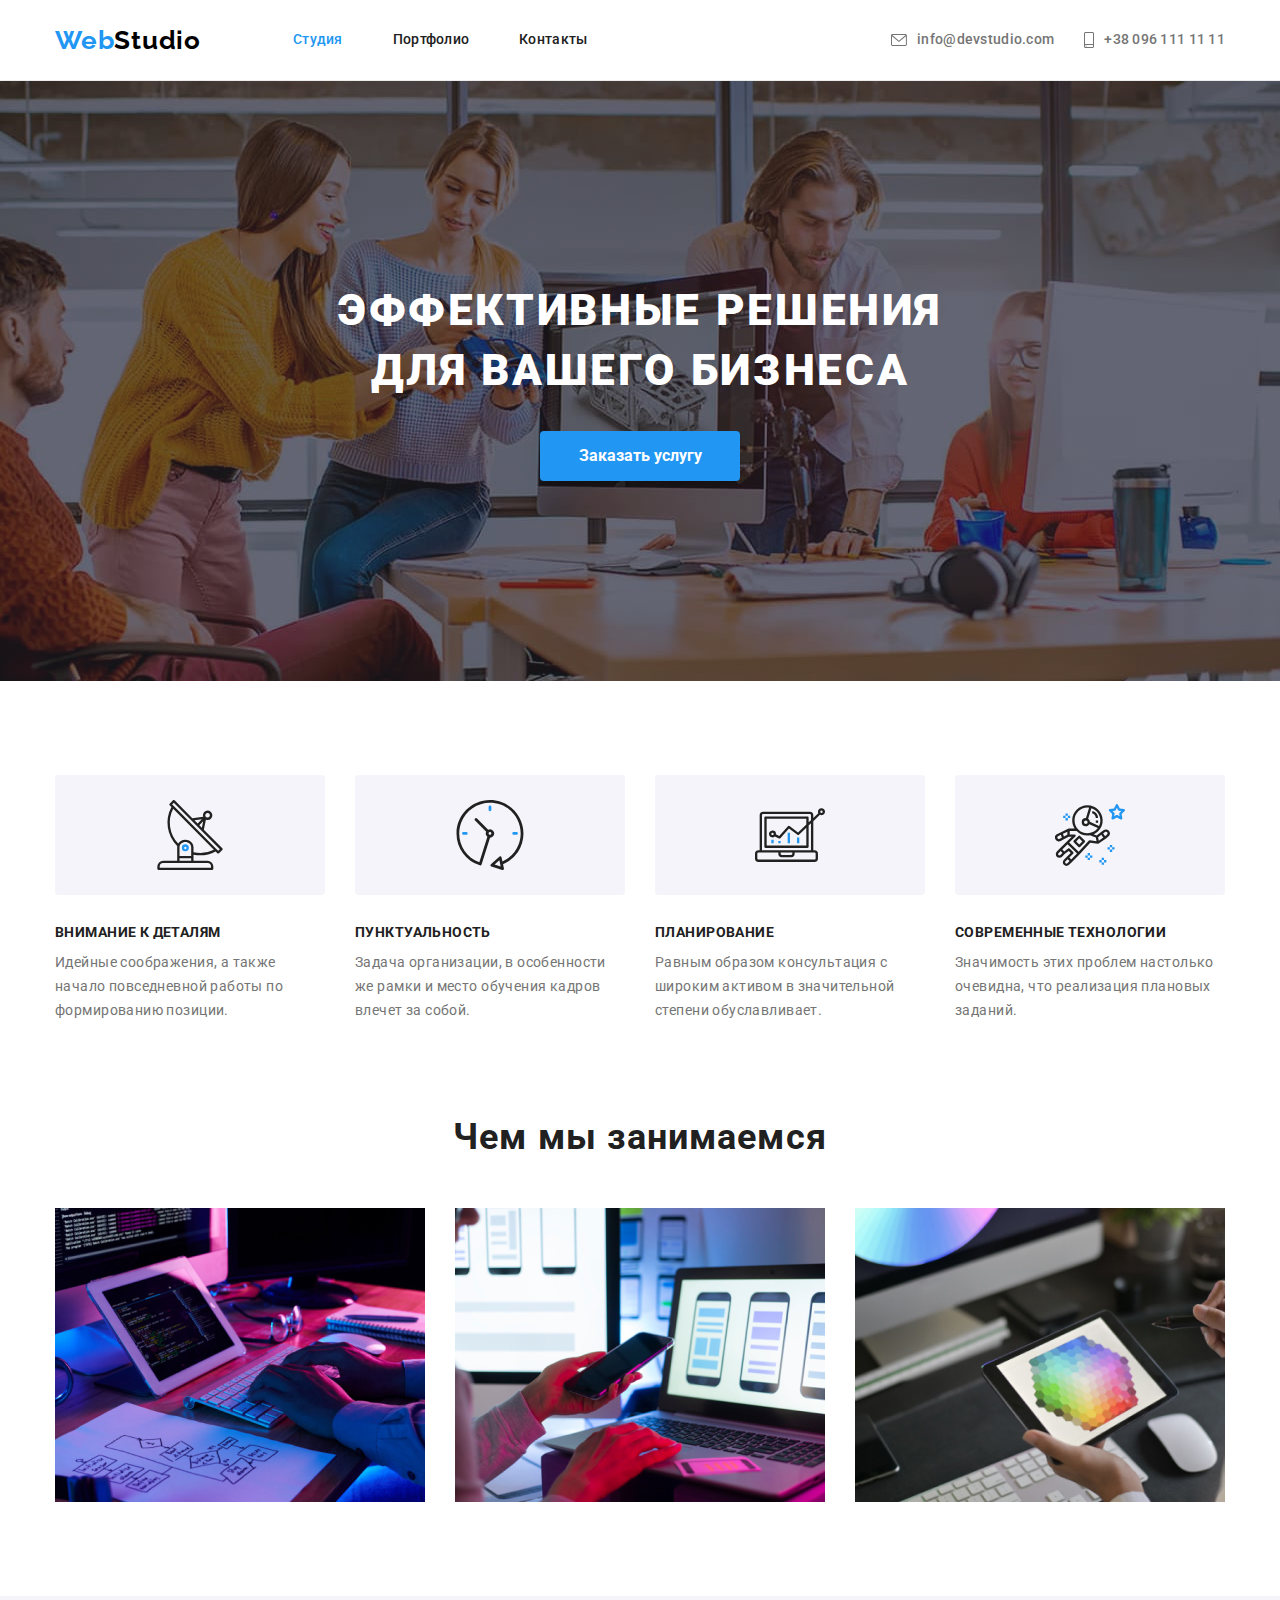
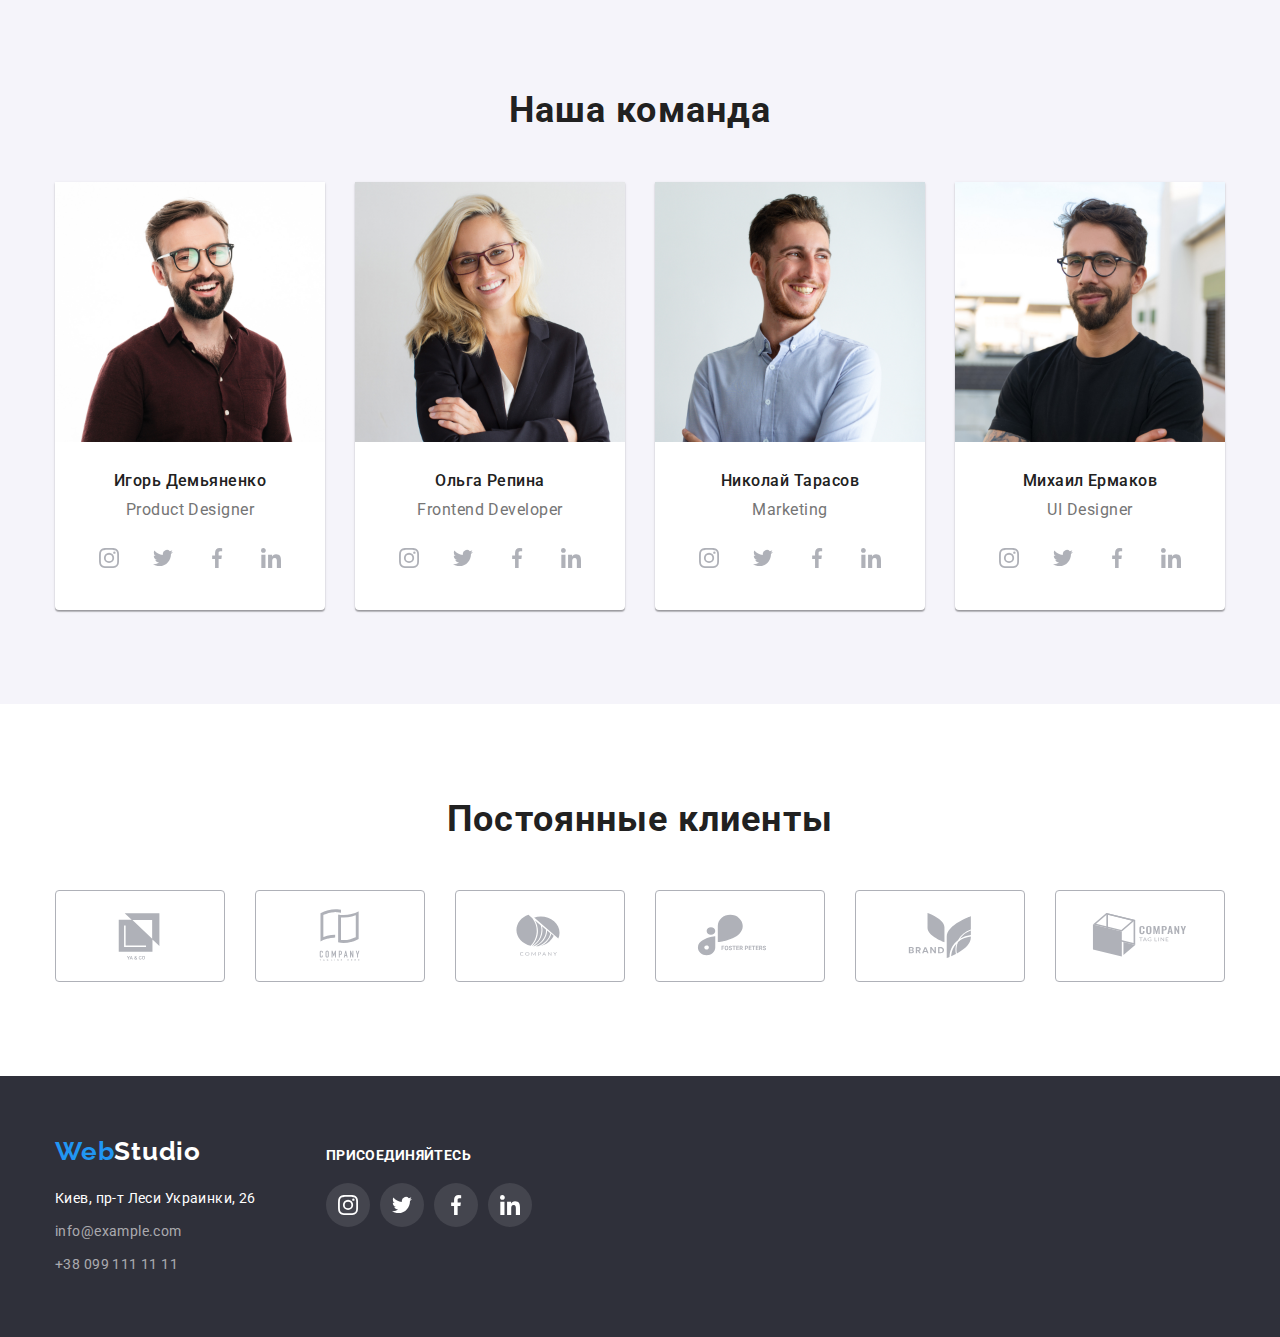
==== index.html @ af6202e0 "hw-005" ====
<!DOCTYPE html>
<html lang="ru">
  <head>
    <meta charset="UTF-8" />
    <meta http-equiv="X-UA-Compatible" content="IE=edge" />
    <meta name="viewport" content="width=device-width, initial-scale=1.0" />
    <title>HW 04</title>
    <link rel="preconnect" href="https://fonts.googleapis.com" />
    <link rel="preconnect" href="https://fonts.gstatic.com/" crossorigin />
    <link rel="preconnect" href="https://fonts.googleapis.com" />
    <link rel="preconnect" href="https://fonts.gstatic.com" crossorigin />
    <link
      href="https://fonts.googleapis.com/css2?family=Raleway:wght@400;700&family=Roboto:wght@400;500;700;900&display=swap"
      rel="stylesheet"
    />
    <link
      rel="stylesheet"
      href="https://cdnjs.cloudflare.com/ajax/libs/modern-normalize/1.1.0/modern-normalize.min.css"
    />
    <link rel="stylesheet" href="./css/styles.css " />
  </head>
  <body class="page">
    <!-- Header section -->

    <header class="header">
      <div class="container main-nav">
        <nav class="header-nav">
          <a class="logo-link" href="" lang="en">Web<span class="accent">Studio</span></a>
          <ul class="header-list">
            <li class="header-item">
              <a class="header-link current" href="./">Студия</a>
            </li>
            <li class="header-item">
              <a class="header-link" href="./portfolio.html">Портфолио</a>
            </li>
            <li class="header-item">
              <a class="header-link" href="./">Контакты</a>
            </li>
          </ul>
        </nav>
        <ul class="kontakt">
          <li class="">
            <a class="header-mail" href="mailto:info@devstudio.com"
              ><svg class="envelope" aria-label="icon">
                <use href="./images/sprite.svg#envelope"></use></svg
              >info@devstudio.com
            </a>
          </li>
          <li class="item">
            <a class="header-phone" href="tel:+380961111111"
              ><svg class="smartphone" aria-label="icon">
                <use href="./images/sprite.svg#smartphone"></use></svg
              >+38 096 111 11 11
            </a>
          </li>
        </ul>
      </div>
    </header>

    <!-- Main section -->
    <main>
      <!-- Hero section -->

      <section class="hero">
        <div class="container">
          <h1 class="hero-title">Эффективные решения для вашего бизнеса</h1>
          <button class="hero-btn" type="button">Заказать услугу</button>
        </div>
      </section>

      <section class="about">
        <div class="container">
          <ul class="page-about">
            <li class="feature icon-antenna">
              <h2 class="about-title">Внимание к деталям</h2>
              <p class="about-item">
                Идейные соображения, а также начало повседневной работы по формированию позиции.
              </p>
            </li>
            <li class="feature icon-clock">
              <h2 class="about-title">Пунктуальность</h2>
              <p class="about-item">
                Задача организации, в особенности же рамки и место обучения кадров влечет за собой.
              </p>
            </li>
            <li class="feature icon-diagram">
              <h2 class="about-title">Планирование</h2>
              <p class="about-item">
                Равным образом консультация с широким активом в значительной степени обуславливает.
              </p>
            </li>
            <li class="feature icon-astronaut">
              <h2 class="about-title">Современные технологии</h2>
              <p class="about-item">
                Значимость этих проблем настолько очевидна, что реализация плановых заданий.
              </p>
            </li>
          </ul>
        </div>
      </section>
      <!-- About secyion -->
      <section class="about-team">
        <div class="container">
          <h2 class="about-titlee">Чем мы занимаемся</h2>
          <ul class="about-list header-nav">
            <li class="about-item">
              <img
                class="about-img"
                src="./images/About/img.jpeg"
                alt="набор текста на клавиатуре"
                width="370"
                height="294"
              />
            </li>
            <li class="about-item">
              <img
                class="about-img"
                src="./images/About/img1.jpeg"
                alt="выбор темы на смартфоне"
                width="370"
                height="294"
              />
            </li>
            <li class="about-item">
              <img
                class="about-img"
                src="./images/About/img2.jpeg"
                alt="планшет с картинкой"
                width="370"
                height="294"
              />
            </li>
          </ul>
        </div>
      </section>
      <!-- Team section -->
      <section class="team">
        <div class="container">
          <h3 class="it-team">Наша команда</h3>
          <ul class="team-list">
            <li class="team-item">
              <img class="team-img" src="./images/team/img1.jpeg" alt="сотрудник-1" width="270" />
              <h3 class="it">Игорь Демьяненко</h3>
              <p class="it-profession" lang="en">Product Designer</p>
              <ul class="icon-social">
                <li class="social-list">
                  <a class="social-list-link">
                    <svg class="icon-svg" lang="en" aria-label="logo company">
                      <use href="./images/sprite.svg#instagram-1"></use>
                    </svg>
                  </a>
                  <a class="social-list-link">
                    <svg class="icon-svg" lang="en" aria-label="logo company">
                      <use href="./images/sprite.svg#twitter-1"></use>
                    </svg>
                  </a>
                  <a class="social-list-link">
                    <svg class="icon-svg" lang="en" aria-label="logo company">
                      <use href="./images/sprite.svg#facebook-1"></use>
                    </svg>
                  </a>
                  <a class="social-list-link">
                    <svg class="icon-svg" lang="en" aria-label="logo company">
                      <use href="./images/sprite.svg#linkedin-1"></use>
                    </svg>
                  </a>
                </li>
              </ul>
            </li>

            <li class="team-item">
              <img class="team-img" src="./images/team/img2.jpeg" alt="сотрудник-2" width="270" />
              <h3 class="it">Ольга Репина</h3>
              <p class="it-profession" lang="en">Frontend Developer</p>
              <ul class="icon-social">
                <li class="social-list">
                  <a class="social-list-link">
                    <svg class="icon-svg" lang="en" aria-label="logo company">
                      <use href="./images/sprite.svg#instagram-1"></use>
                    </svg>
                  </a>
                  <a class="social-list-link">
                    <svg class="icon-svg" lang="en" aria-label="logo company">
                      <use href="./images/sprite.svg#twitter-1"></use>
                    </svg>
                  </a>
                  <a class="social-list-link">
                    <svg class="icon-svg" lang="en" aria-label="logo company">
                      <use href="./images/sprite.svg#facebook-1"></use>
                    </svg>
                  </a>
                  <a class="social-list-link">
                    <svg class="icon-svg" lang="en" aria-label="logo company">
                      <use href="./images/sprite.svg#linkedin-1"></use>
                    </svg>
                  </a>
                </li>
              </ul>
            </li>

            <li class="team-item">
              <img class="team-img" src="./images/team/img3.jpeg" alt="сотрудник-3" width="270" />
              <h3 class="it">Николай Тарасов</h3>
              <p class="it-profession" lang="en">Marketing</p>
              <ul class="icon-social">
                <li class="social-list">
                  <a class="social-list-link">
                    <svg class="icon-svg" lang="en" aria-label="logo company">
                      <use href="./images/sprite.svg#instagram-1"></use>
                    </svg>
                  </a>
                  <a class="social-list-link">
                    <svg class="icon-svg" lang="en" aria-label="logo company">
                      <use href="./images/sprite.svg#twitter-1"></use>
                    </svg>
                  </a>
                  <a class="social-list-link">
                    <svg class="icon-svg" lang="en" aria-label="logo company">
                      <use href="./images/sprite.svg#facebook-1"></use>
                    </svg>
                  </a>
                  <a class="social-list-link">
                    <svg class="icon-svg" lang="en" aria-label="logo company">
                      <use href="./images/sprite.svg#linkedin-1"></use>
                    </svg>
                  </a>
                </li>
              </ul>
            </li>

            <li class="team-item">
              <img class="team-img" src="./images/team/img4.jpeg" alt="сотрудник-4" width="270" />
              <h3 class="it">Михаил Ермаков</h3>
              <p class="it-profession" lang="en">UI Designer</p>
              <ul class="icon-social">
                <li class="social-list">
                  <a class="social-list-link">
                    <svg class="icon-svg" lang="en" aria-label="logo company">
                      <use href="./images/sprite.svg#instagram-1"></use>
                    </svg>
                  </a>
                  <a class="social-list-link">
                    <svg class="icon-svg" lang="en" aria-label="logo company">
                      <use href="./images/sprite.svg#twitter-1"></use>
                    </svg>
                  </a>
                  <a class="social-list-link">
                    <svg class="icon-svg" lang="en" aria-label="logo company">
                      <use href="./images/sprite.svg#facebook-1"></use>
                    </svg>
                  </a>
                  <a class="social-list-link">
                    <svg class="icon-svg" lang="en" aria-label="logo company">
                      <use href="./images/sprite.svg#linkedin-1"></use>
                    </svg>
                  </a>
                </li>
              </ul>
            </li>
          </ul>
        </div>
      </section>
      <section class="regular-clients">
        <div class="container">
          <h3 class="client">Постоянные клиенты</h3>
          <ul class="client-list list">
            <li class="client-link-item">
              <a class="farbe">
                <svg lang="en" aria-label="logo company" class="logo-client">
                  <use href="./images/sprite.svg#Logo"></use>
                </svg>
              </a>
            </li>
            <li class="client-link-item">
              <a class="farbe">
                <svg class="logo-client" lang="en" aria-label="logo company">
                  <use href="./images/sprite.svg#Logo-1"></use>
                </svg>
              </a>
            </li>
            <li class="client-link-item">
              <a class="farbe">
                <svg class="logo-client" lang="en" aria-label="logo company">
                  <use href="./images/sprite.svg#Logo-2"></use>
                </svg>
              </a>
            </li>
            <li class="client-link-item">
              <a class="farbe">
                <svg class="logo-client" lang="en" aria-label="logo company">
                  <use href="./images/sprite.svg#Logo-3"></use>
                </svg>
              </a>
            </li>
            <li class="client-link-item">
              <a class="farbe">
                <svg class="logo-client" lang="en" aria-label="logo company">
                  <use href="./images/sprite.svg#Logo-4"></use>
                </svg>
              </a>
            </li>
            <li class="client-link-item">
              <a class="farbe">
                <svg class="logo-client" lang="en" aria-label="logo company">
                  <use href="./images/sprite.svg#Logo-5"></use>
                </svg>
              </a>
            </li>
          </ul>
        </div>
      </section>
    </main>
    <!-- Footer section -->
    <footer class="footer">
      <div class="container footer-positions">
        <div>
          <a class="logo-link-footer" href="" lang="en"
            >Web<span class="logo-accent">Studio</span></a
          >
          <address class="address">
            <p class="add">Киев, пр-т Леси Украинки, 26</p>
            <ul>
              <li class="mail">
                <a class="address-mail" href="mailto:info@example.com">info@example.com</a>
              </li>
              <li><a class="address-phone" href="tel:+380991111111">+38 099 111 11 11</a></li>
            </ul>
          </address>
        </div>
        <div class="footer-sociallist">
          <p class="soc-client">ПРИСОЕДИНЯЙТЕСЬ</p>
          <ul class="footer-icon-social">
            <li class="footer-social-list">
              <a class="footer-social-list-link">
                <svg class="footer-icon-svg" lang="en" aria-label="logo company">
                  <use href="./images/sprite.svg#instagram-1"></use>
                </svg>
              </a>
              <a class="footer-social-list-link">
                <svg class="footer-icon-svg" lang="en" aria-label="logo company">
                  <use href="./images/sprite.svg#twitter-1"></use>
                </svg>
              </a>
              <a class="footer-social-list-link">
                <svg class="footer-icon-svg" lang="en" aria-label="logo company">
                  <use href="./images/sprite.svg#facebook-1"></use>
                </svg>
              </a>
              <a class="footer-social-list-link">
                <svg class="footer-icon-svg" lang="en" aria-label="logo company">
                  <use href="./images/sprite.svg#linkedin-1"></use>
                </svg>
              </a>
            </li>
          </ul>
        </div>
      </div>
    </footer>
  </body>
</html>
---- css/styles.css ----
html {
  box-sizing: border-box;
}

*,
*::before,
*::after {
  box-sizing: inherit;
}
/* resset */
h1,
h2,
h3,
h4,
p {
  margin-top: 0;
  margin-bottom: 0;
}

ul,
ol {
  margin-top: 0;
  margin-bottom: 0;
  padding-left: 0;
}

button {
  cursor: pointer;
}

.list {
  list-style: none;
}

.link {
  text-decoration: none;
}

/* resset */
ul {
  padding: 0;
  margin: 0;
  list-style: none;
}

:root {
  --background-dark-grey: #2f303a;
  --grey-color: #757575;
  --blue-logo-color: #2196f3;
  --dark-logo-color: #000000;
  --white-color: #ffffff;
  --current-color-dark: #212121;
  --light-gray-backg: #f5f4fa;
  --footer-primary-color: rgba(255, 255, 255, 0.6);
}

body {
  background-color: #ffffff;
  font-family: 'Raleway', sans-serif;
  font-family: 'Roboto', sans-serif;
}

/* =========== Header =============*/

.logo-link {
  width: 145px;
  font-family: 'Raleway';
  font-style: normal;
  font-weight: 700;
  font-size: 26px;
  line-height: 1.19;
  /* identical to box height */

  letter-spacing: 0.03em;
  text-decoration: none;
  margin-right: 93px;

  color: var(--blue-logo-color);
}
.accent {
  font-family: 'Raleway';
  font-style: normal;
  font-weight: 700;
  font-size: 26px;
  line-height: 1.19;
  /* identical to box height */

  letter-spacing: 0.03em;
  color: var(--dark-logo-color);
}
.header-link,
.header-mail,
.header-phone,
.address-mail,
.address-phone {
  text-decoration: none;
  color: var(--current-color-dark);
}
/* header-nav */

.header-link {
  font-family: 'Roboto';
  font-style: normal;
  font-weight: 500;
  font-size: 14px;
  line-height: 1.14;
  letter-spacing: 0.02em;

  color: var(--current-color-dark);
}
.header-link:hover,
:focus {
  color: var(--blue-logo-color);
}
.header-item .current {
  color: var(--blue-logo-color);
}
.envelope {
  margin-right: 10px;
  width: 16px;
  height: 12px;
  fill: currentColor;
}
.smartphone {
  margin-right: 10px;
  width: 10px;
  height: 16px;
  fill: currentColor;
}

.header-mail:hover,
.header-mail:focus,
.header-phone:hover,
.header-phone:focus {
  color: var(--blue-logo-color);
}

.header-mail {
  display: flex;
  align-items: center;
  font-family: 'Roboto';
  font-style: normal;
  font-weight: 500;
  font-size: 14px;
  line-height: 1.14;
  letter-spacing: 0.02em;
  margin-right: 30px;
  color: var(--grey-color);
}

.header-phone {
  display: flex;
  align-items: center;
  font-family: 'Roboto';
  font-style: normal;
  font-weight: 500;
  font-size: 14px;
  line-height: 1.14;
  letter-spacing: 0.02em;

  color: var(--grey-color);
}

.header-list .header-item:not(:last-child) {
  margin-right: 50px;
}

.kontakt {
  display: flex;
  margin-left: auto;
}
.kontakt .item + .item {
  margin-left: 50px;
}

.main-nav {
  display: flex;
  align-items: center;
}

.pege-header-container {
  display: flex;
  align-items: center;
}

.header-nav {
  display: flex;
  align-items: center;
}

.header-list .header-link {
  display: block;
  padding-top: 32px;
  padding-bottom: 32px;
}

.header-list {
  display: flex;
}

.container {
  width: 1200px;
  padding-left: 15px;
  padding-right: 15px;
  margin-left: auto;
  margin-right: auto;
}

/* =========== Header =============*/

/* ====== Section Hero ========== */

.hero {
  background-color: #c4c4c4;
  background-repeat: no-repeat;
  background-position: center;
  background-size: cover;
  background-image: linear-gradient(to right, rgba(47, 48, 58, 0.4), rgba(47, 48, 58, 0.4)),
    url(../images/header.jpeg);
}
.hero-title {
  margin-top: 0;
  margin-bottom: 0;
  font-family: 'Roboto';
  font-style: normal;
  font-weight: 900;
  font-size: 44px;
  line-height: 1.36;
  /* or 136% */

  letter-spacing: 0.06em;
  text-transform: uppercase;

  color: var(--white-color);
}

/* button */
.hero-btn {
  color: var(--white-color);
  background: var(--blue-logo-color);
  box-shadow: 0px 4px 4px rgba(0, 0, 0, 0.15);
}

.hero-btn {
  border: none;
  border-radius: 4px;
  padding: 10px 32px;
  display: inline-block;
  min-width: 200px;
  min-height: 50px;
  text-align: center;
  font-family: 'Roboto';
  font-style: normal;
  font-weight: 700;
  font-size: 16px;
  line-height: 30px;
}
.hero-btn:hover,
.hero-btn:focus {
  background: #138cef;
}

.hero {
  max-width: 1600px;
  height: 600px;
  margin-left: auto;
  margin-right: auto;
  padding-top: 200px;
  padding-bottom: 200px;
  text-align: center;
}

.hero-title {
  text-align: center;
  width: 696px;
  margin-left: auto;
  margin-right: auto;
  margin-bottom: 30px;
}

/* ====== Section Hero ========== */

/* ======== Section about ======== */
.about,
.about-team,
.team,
.regular-clients {
  padding-top: 94px;
  padding-bottom: 94px;
}
.about-team {
  padding-top: 0;
}
.about-title {
  padding: 0;
  margin: 0;
  font-family: 'Roboto';
  font-style: normal;
  font-weight: 700;
  font-size: 14px;
  line-height: 1.14;
  letter-spacing: 0.03em;
  text-transform: uppercase;

  color: var(--current-color-dark);
}
.about-item {
  padding: 0;
  margin: 0;
  font-family: 'Roboto';
  font-style: normal;
  font-weight: 400;
  font-size: 14px;
  line-height: 1.71;
  /* or 171% */

  letter-spacing: 0.03em;

  color: var(--grey-color);
}

.about-titlee {
  margin-bottom: 50px;
  font-family: 'Roboto';
  font-style: normal;
  font-weight: 700;
  font-size: 36px;
  line-height: 1.16;
  text-align: center;
  letter-spacing: 0.03em;

  color: var(--current-color-dark);
}
.page-about {
  display: flex;
  column-gap: 30px;
}

.about-title {
  width: 270px;
  margin-bottom: 10px;
  box-sizing: border-box;
}

.about-img {
  width: 370px;
}

.about-list {
  display: flex;
  align-items: center;
  column-gap: 30px;
}
.team-list {
  display: flex;
  gap: 30px;
}
.feature::before {
  display: block;
  content: '';
  height: 120px;
  background-repeat: no-repeat;
  background-position: center;
  background-color: #f5f4fa;
  margin-bottom: 30px;
  border-radius: 4px;
  background-size: 70px;
}
.icon-antenna::before {
  background-image: url(../images/svg/antenna\ 1.svg);
}
.icon-clock::before {
  background-image: url(../images/svg/clock\ 1\ .svg);
}
.icon-diagram::before {
  background-image: url(../images/svg/diagram\ 1.svg);
}
.icon-astronaut::before {
  background-image: url(../images/svg/astronaut\ 1\ .svg);
}
/* ======== Section about ======== */

/* ======== Section team ========= */

img {
  display: block;
  max-width: 100%;
  height: auto;
}
.team-item {
  background-color: #ffffff;
  box-shadow: 0px 1px 3px rgba(0, 0, 0, 0.12), 0px 1px 1px rgba(0, 0, 0, 0.14),
    0px 2px 1px rgba(0, 0, 0, 0.2);
  border-radius: 0px 0px 4px 4px;
}

.team {
  background: #f5f4fa;
}
.it-team {
  margin-bottom: 50px;
  font-family: 'Roboto';
  font-style: normal;
  font-weight: 700;
  font-size: 36px;
  line-height: 1.16;
  text-align: center;
  letter-spacing: 0.03em;

  color: var(--current-color-dark);
}

.it {
  width: auto;
  margin-top: 30px;
  margin-bottom: 10px;
  text-align: center;
  font-family: 'Roboto';
  font-style: normal;
  font-weight: 500;
  font-size: 16px;
  line-height: 1.18;
  /* identical to box height */

  letter-spacing: 0.03em;

  color: var(--current-color-dark);
}

.client {
  margin-bottom: 50px;
  font-family: 'Roboto';
  font-style: normal;
  font-weight: 700;
  font-size: 36px;
  line-height: 42px;
  text-align: center;
  letter-spacing: 0.03em;
  color: var(--current-color-dark);
}

.regular-clients {
  background-color: var(--white-color);
}

.client-list {
  display: flex;
  gap: 30px;
}

.logo-client {
  width: 106px;
  height: 60px;
  fill: #afb1b8;
}
.farbe:hover .logo-client,
.farbe:focus .logo-client {
  fill: var(--blue-logo-color);
}
.client-link-item:hover,
.client-link-item:focus {
  border-color: var(--blue-logo-color);
}
.farbe {
  display: flex;
  width: 100%;
  height: 100%;
  justify-content: center;
  align-items: center;
}

.client-link-item {
  display: flex;
  width: 170px;
  height: 92px;
  align-items: center;
  justify-content: center;
  border: 1px solid #afb1b8;
  border-radius: 4px;
  cursor: pointer;
}

/* ---------- S V G ---------------*/
.icon-social {
  display: flex;
  justify-content: center;
  align-items: center;
  margin-bottom: 30px;
}
.icon-svg {
  width: 20px;
  height: 20px;
  fill: #afb1b8;
}
.social-list-link:hover .icon-svg,
.social-list-link:focus .icon-svg {
  fill: var(--white-color);
}
.social-list-link:hover,
.social-list-link:focus {
  background-color: #2196f3;
}
.social-list {
  display: flex;
  column-gap: 10px;
}
.social-list-link {
  display: flex;
  align-items: center;
  justify-content: center;
  border: none;
  width: 44px;
  height: 44px;
  border-radius: 50%;
}

/* ---------- S V G ---------------*/

/* ======== Section team ========= */

/* ========= Footer ============= */

footer {
  background-color: #2f303a;
  color: rgba(255, 255, 255, 0.6);
}
.logo-accent {
  font-family: 'Raleway';
  font-style: normal;
  font-weight: 700;
  font-size: 26px;
  line-height: 1.2;
  /* identical to box height */

  letter-spacing: 0.03em;
  color: var(--white-color);
}
.address {
  margin-top: 20px;
  font-family: 'Roboto';
  font-style: normal;
  font-weight: 400;
  font-size: 14px;
  line-height: 1.71;
  /* or 171% */

  letter-spacing: 0.03em;

  color: var(--white-color);
}
.address-mail,
.address-phone {
  font-family: 'Roboto';
  font-style: normal;
  font-weight: 400;
  font-size: 14px;
  line-height: 1.71;
  /* or 171% */

  letter-spacing: 0.03em;

  color: rgba(255, 255, 255, 0.6);
}

/* =========footer svg ==========*/
.soc-client {
  font-family: 'Roboto';
  font-style: normal;
  font-weight: 700;
  font-size: 14px;
  line-height: 16px;
  letter-spacing: 0.03em;
  text-transform: uppercase;
  color: var(--white-color);
  margin-bottom: 20px;
}
.footer-icon-social {
  display: flex;
  justify-content: center;
  align-items: center;
}
.footer-icon-svg {
  width: 20px;
  height: 20px;
  fill: var(--white-color);
}
.footer-social-list-link:hover .icon-svg,
.footer-social-list-link:focus .icon-svg {
  fill: var(--white-color);
}
.footer-social-list-link:hover,
.footer-social-list-link:focus {
  background-color: #2196f3;
}
.footer-social-list {
  display: flex;
  column-gap: 10px;
}
.footer-social-list-link {
  display: flex;
  align-items: center;
  justify-content: center;
  border: none;
  width: 44px;
  height: 44px;
  border-radius: 50%;
  background: rgba(255, 255, 255, 0.1);
}
.footer-positions {
  display: flex;
  align-items: baseline;
}
.footer-sociallist {
  margin-left: 70px;
}
/* ========= Footer ============= */

/* ========= Portfolio =============*/

.profession {
  width: auto;
  font-family: 'Roboto';
  font-style: normal;
  font-weight: 400;
  font-size: 16px;
  line-height: 1.18;
  /* identical to box height */

  letter-spacing: 0.03em;

  color: var(--grey-color);
}
.it-profession {
  width: auto;
  text-align: center;
  margin-left: 24px;
  margin-right: 24px;
  margin-bottom: 16px;
  font-family: 'Roboto';
  font-style: normal;
  font-weight: 400;
  font-size: 16px;
  line-height: 1.18;
  /* identical to box height */

  letter-spacing: 0.03em;

  color: var(--grey-color);
}

/* ======== footer section ========= */

.logo-link-footer {
  width: 145px;
  font-family: 'Raleway';
  font-style: normal;
  font-weight: 700;
  font-size: 26px;
  line-height: 1.19;
  /* identical to box height */

  letter-spacing: 0.03em;
  text-decoration: none;

  color: var(--blue-logo-color);
}
.footer {
  padding-top: 60px;
  padding-bottom: 60px;
}

.add {
  margin-bottom: 9px;
}
.mail {
  margin-bottom: 9px;
}
.address-mail {
  box-sizing: border-box;
  margin-right: auto;
}
.address-phone {
  box-sizing: border-box;
  margin-right: auto;
}
.footer-container {
  box-sizing: border-box;
  width: 1200px;
  padding-left: 15px;
  padding-right: 15px;
  margin: 0 auto;
}
/* ======== footer section ========= */

/* ======== portfolio ============== */

.header {
  border-bottom: 1px solid #ececec;
}

.img-portfolio {
  padding-top: 94px;
  padding-bottom: 94px;
}

.portfolio {
  text-align: center;
}
.border {
  display: block;
}
.border:hover,
.border:focus {
  box-shadow: 0px 1px 1px rgba(0, 0, 0, 0.12), 0px 4px 4px rgba(0, 0, 0, 0.06),
    1px 4px 6px rgba(0, 0, 0, 0.16);
}

.list-but {
  margin-bottom: 50px;
  display: flex;
  align-items: center;
  column-gap: 8px;
  justify-content: center;
}

.img-list {
  display: flex;
  flex-wrap: wrap;
  gap: 30px;
}

.textbild {
  padding: 20px 24px;
  border: 1px solid #eeeeee;
}

.img-border {
  background: #ffffff;
}

/* portfolio button */

.button {
  border: none;
  padding: 6px 22px;
}

.all {
  font-family: 'Roboto';
  font-style: normal;
  font-weight: 500;
  font-size: 16px;
  line-height: 1.62;
  /* identical to box height, or 162% */

  text-align: center;
  letter-spacing: 0.03em;

  color: #212121;

  /* shadow-middle */
}

.all:hover,
.all:focus {
  color: #ffffff;
  background: var(--blue-logo-color);
  box-shadow: 0px 3px 1px rgba(0, 0, 0, 0.1), 0px 1px 2px rgba(0, 0, 0, 0.08),
    0px 2px 2px rgba(0, 0, 0, 0.12);
  border-radius: 4px;
}

.button .current {
  color: var(--blue-logo-color);
}
.web {
  font-family: 'Roboto';
  font-style: normal;
  font-weight: 500;
  font-size: 16px;
  line-height: 1.62;
  /* identical to box height, or 162% */

  text-align: center;
  letter-spacing: 0.03em;

  color: #212121;
  background: #f5f4fa;
  border-radius: 4px;
}

.web:hover,
.web:focus {
  color: #ffffff;
  background: var(--blue-logo-color);
}

.app {
  width: 145px;
  font-family: 'Roboto';
  font-style: normal;
  font-weight: 500;
  font-size: 16px;
  line-height: 1.62;
  /* identical to box height, or 162% */

  text-align: center;
  letter-spacing: 0.03em;

  color: #212121;
  background: #f5f4fa;
  border-radius: 4px;
}

.app:hover,
.app:focus {
  color: #ffffff;
  background: var(--blue-logo-color);
}

.dis {
  width: 103px;
  font-family: 'Roboto';
  font-style: normal;
  font-weight: 500;
  font-size: 16px;
  line-height: 1.62;
  /* identical to box height, or 162% */

  text-align: center;
  letter-spacing: 0.03em;

  color: #212121;
  background: #f5f4fa;
  border-radius: 4px;
}

.dis:hover,
.dis:focus {
  color: #ffffff;
  background: var(--blue-logo-color);
}

.markt {
  width: 130px;
  font-family: 'Roboto';
  font-style: normal;
  font-weight: 500;
  font-size: 16px;
  line-height: 1.62;
  /* identical to box height, or 162% */

  text-align: center;
  letter-spacing: 0.03em;

  color: #212121;
  background: #f5f4fa;
  border-radius: 4px;
}
.markt:hover,
.markt:focus {
  color: #ffffff;
  background: var(--blue-logo-color);
}

/* наши возможности */
.site {
  margin-bottom: 4px;
  font-family: 'Roboto';
  font-style: normal;
  font-weight: 700;
  font-size: 18px;
  line-height: 2;
  /* identical to box height, or 200% */

  letter-spacing: 0.06em;
  color: var(--current-color-dark);
}

/* ======== portfolio ============== */
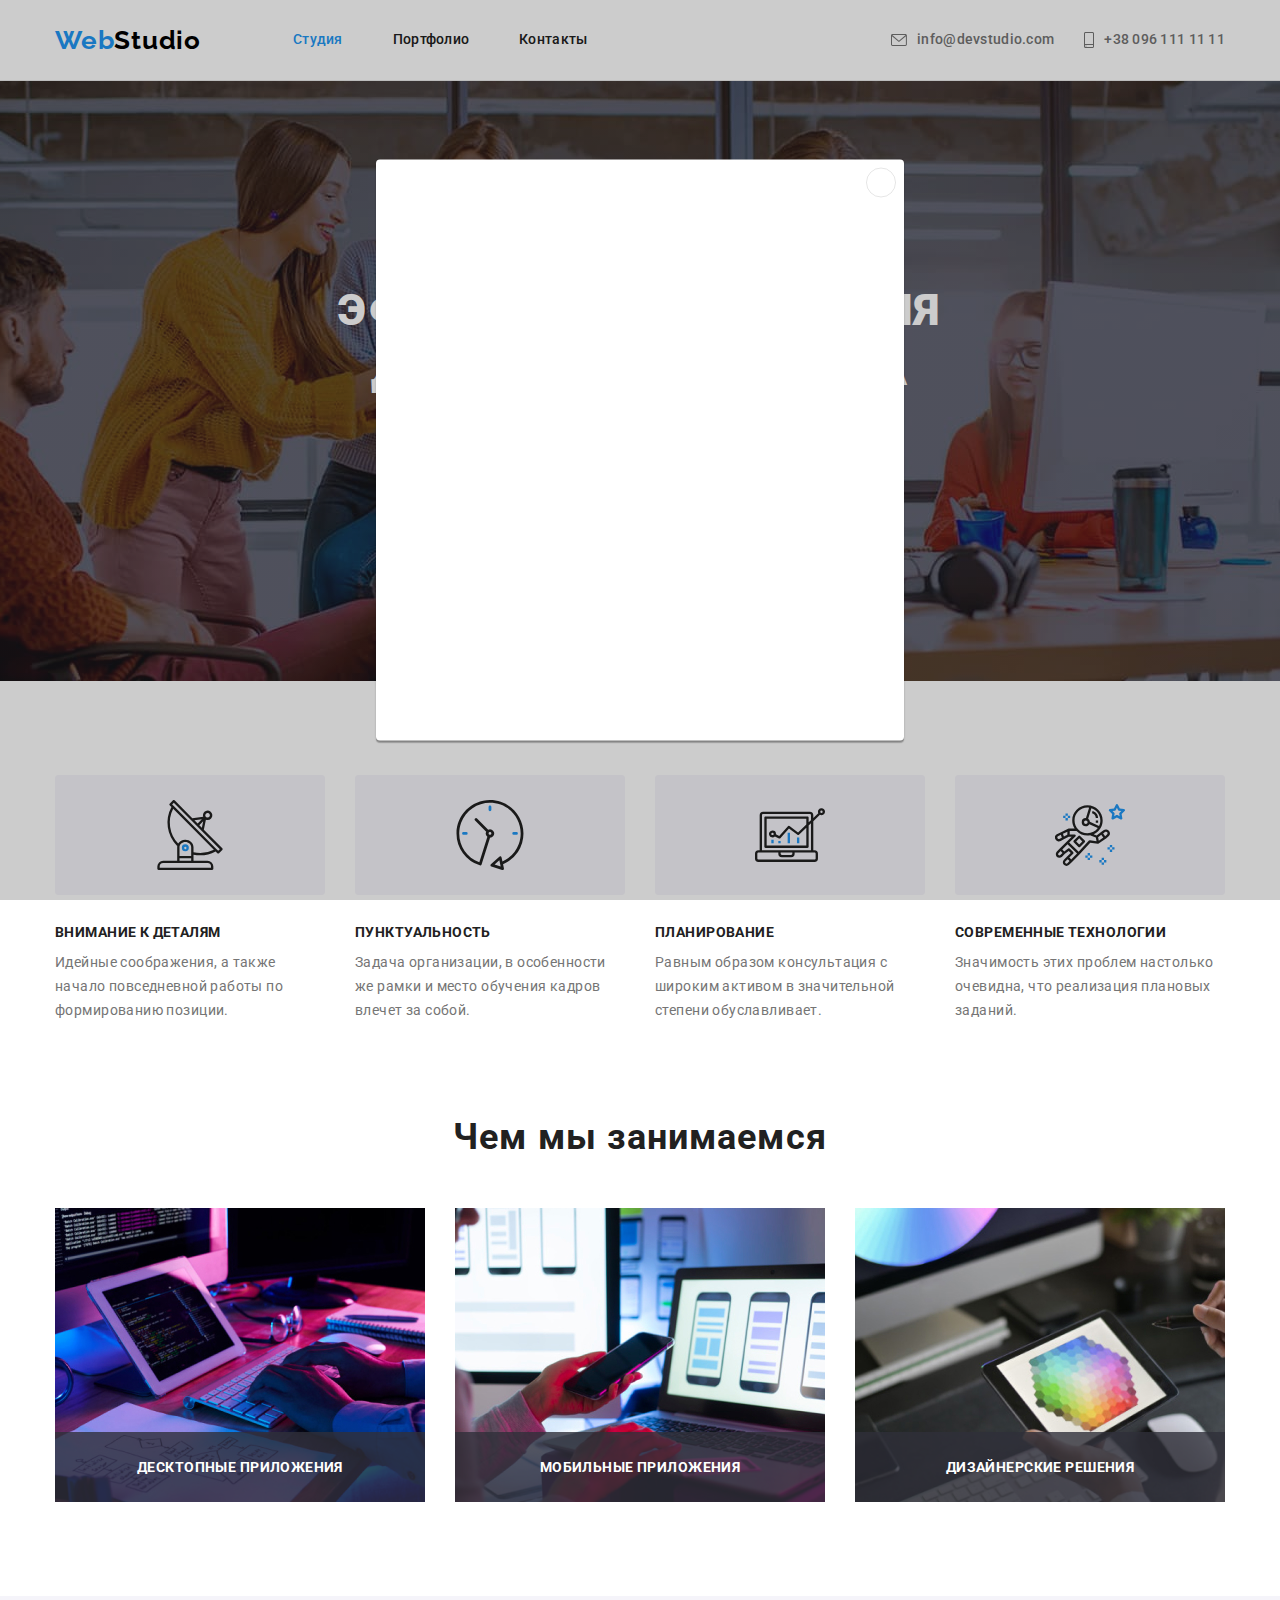
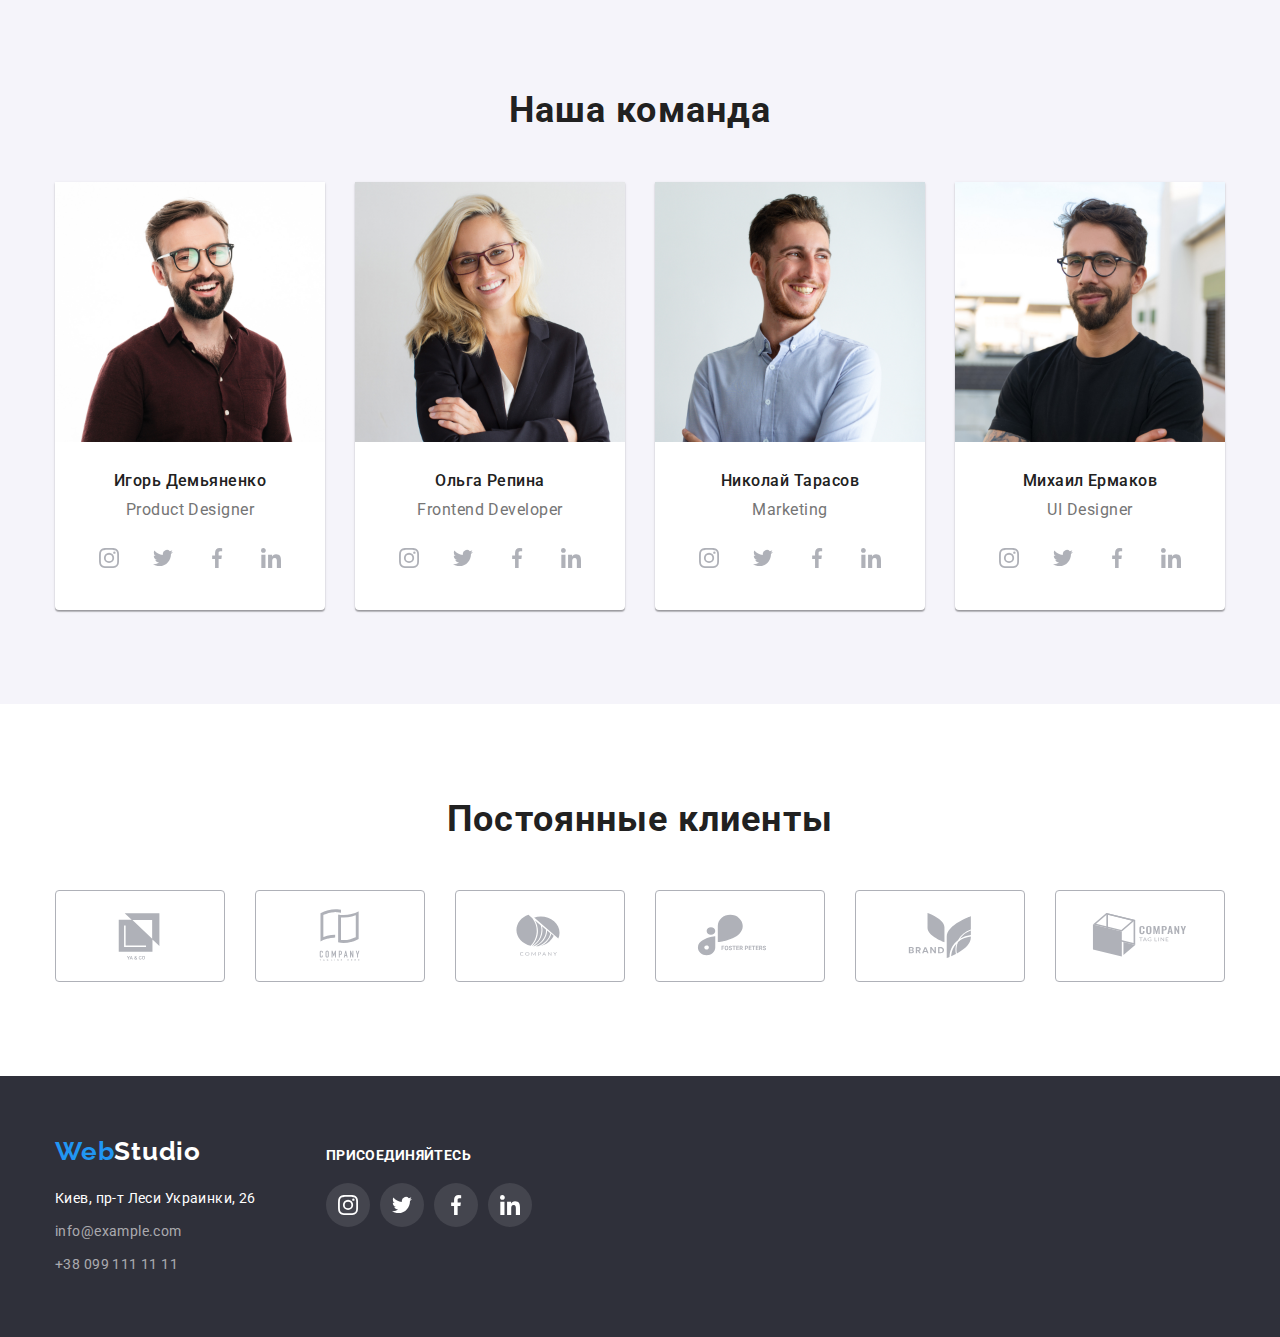
==== commit 3f44ec4d: "Доделать модальное окно." ====
--- a/index.html
+++ b/index.html
@@ -4,7 +4,7 @@
     <meta charset="UTF-8" />
     <meta http-equiv="X-UA-Compatible" content="IE=edge" />
     <meta name="viewport" content="width=device-width, initial-scale=1.0" />
-    <title>HW 04</title>
+    <title>HW 05</title>
     <link rel="preconnect" href="https://fonts.googleapis.com" />
     <link rel="preconnect" href="https://fonts.gstatic.com/" crossorigin />
     <link rel="preconnect" href="https://fonts.googleapis.com" />
@@ -102,35 +102,46 @@
       <section class="about-team">
         <div class="container">
           <h2 class="about-titlee">Чем мы занимаемся</h2>
-          <ul class="about-list header-nav">
-            <li class="about-item">
-              <img
-                class="about-img"
-                src="./images/About/img.jpeg"
-                alt="набор текста на клавиатуре"
-                width="370"
-                height="294"
-              />
-            </li>
-            <li class="about-item">
-              <img
-                class="about-img"
-                src="./images/About/img1.jpeg"
-                alt="выбор темы на смартфоне"
-                width="370"
-                height="294"
-              />
-            </li>
-            <li class="about-item">
-              <img
-                class="about-img"
-                src="./images/About/img2.jpeg"
-                alt="планшет с картинкой"
-                width="370"
-                height="294"
-              />
-            </li>
-          </ul>
+          <div>
+            <ul class="about-list header-nav">
+              <div class="containerr">
+                <li class="about-item">
+                  <img
+                    class="about-img"
+                    src="./images/About/img.jpeg"
+                    alt="набор текста на клавиатуре"
+                    width="370"
+                    height="294"
+                  />
+                </li>
+                <div class="lable1">Десктопные Приложения</div>
+              </div>
+              <div class="containerr">
+                <li class="about-item">
+                  <img
+                    class="about-img"
+                    src="./images/About/img1.jpeg"
+                    alt="выбор темы на смартфоне"
+                    width="370"
+                    height="294"
+                  />
+                </li>
+                <div class="lable1">Мобильные Приложения</div>
+              </div>
+              <div class="containerr">
+                <li class="about-item">
+                  <img
+                    class="about-img"
+                    src="./images/About/img2.jpeg"
+                    alt="планшет с картинкой"
+                    width="370"
+                    height="294"
+                  />
+                </li>
+                <div class="lable1">Дизайнерские решения</div>
+              </div>
+            </ul>
+          </div>
         </div>
       </section>
       <!-- Team section -->
@@ -144,22 +155,22 @@
               <p class="it-profession" lang="en">Product Designer</p>
               <ul class="icon-social">
                 <li class="social-list">
-                  <a class="social-list-link">
+                  <a href="#" class="social-list-link">
                     <svg class="icon-svg" lang="en" aria-label="logo company">
                       <use href="./images/sprite.svg#instagram-1"></use>
                     </svg>
                   </a>
-                  <a class="social-list-link">
+                  <a href="#" class="social-list-link">
                     <svg class="icon-svg" lang="en" aria-label="logo company">
                       <use href="./images/sprite.svg#twitter-1"></use>
                     </svg>
                   </a>
-                  <a class="social-list-link">
+                  <a href="#" class="social-list-link">
                     <svg class="icon-svg" lang="en" aria-label="logo company">
                       <use href="./images/sprite.svg#facebook-1"></use>
                     </svg>
                   </a>
-                  <a class="social-list-link">
+                  <a href="#" class="social-list-link">
                     <svg class="icon-svg" lang="en" aria-label="logo company">
                       <use href="./images/sprite.svg#linkedin-1"></use>
                     </svg>
@@ -174,22 +185,22 @@
               <p class="it-profession" lang="en">Frontend Developer</p>
               <ul class="icon-social">
                 <li class="social-list">
-                  <a class="social-list-link">
+                  <a href="#" class="social-list-link">
                     <svg class="icon-svg" lang="en" aria-label="logo company">
                       <use href="./images/sprite.svg#instagram-1"></use>
                     </svg>
                   </a>
-                  <a class="social-list-link">
+                  <a href="#" class="social-list-link">
                     <svg class="icon-svg" lang="en" aria-label="logo company">
                       <use href="./images/sprite.svg#twitter-1"></use>
                     </svg>
                   </a>
-                  <a class="social-list-link">
+                  <a href="#" class="social-list-link">
                     <svg class="icon-svg" lang="en" aria-label="logo company">
                       <use href="./images/sprite.svg#facebook-1"></use>
                     </svg>
                   </a>
-                  <a class="social-list-link">
+                  <a href="#" class="social-list-link">
                     <svg class="icon-svg" lang="en" aria-label="logo company">
                       <use href="./images/sprite.svg#linkedin-1"></use>
                     </svg>
@@ -204,22 +215,22 @@
               <p class="it-profession" lang="en">Marketing</p>
               <ul class="icon-social">
                 <li class="social-list">
-                  <a class="social-list-link">
+                  <a href="#" class="social-list-link">
                     <svg class="icon-svg" lang="en" aria-label="logo company">
                       <use href="./images/sprite.svg#instagram-1"></use>
                     </svg>
                   </a>
-                  <a class="social-list-link">
+                  <a href="#" class="social-list-link">
                     <svg class="icon-svg" lang="en" aria-label="logo company">
                       <use href="./images/sprite.svg#twitter-1"></use>
                     </svg>
                   </a>
-                  <a class="social-list-link">
+                  <a href="#" class="social-list-link">
                     <svg class="icon-svg" lang="en" aria-label="logo company">
                       <use href="./images/sprite.svg#facebook-1"></use>
                     </svg>
                   </a>
-                  <a class="social-list-link">
+                  <a href="#" class="social-list-link">
                     <svg class="icon-svg" lang="en" aria-label="logo company">
                       <use href="./images/sprite.svg#linkedin-1"></use>
                     </svg>
@@ -234,22 +245,22 @@
               <p class="it-profession" lang="en">UI Designer</p>
               <ul class="icon-social">
                 <li class="social-list">
-                  <a class="social-list-link">
+                  <a href="#" class="social-list-link">
                     <svg class="icon-svg" lang="en" aria-label="logo company">
                       <use href="./images/sprite.svg#instagram-1"></use>
                     </svg>
                   </a>
-                  <a class="social-list-link">
+                  <a href="#" class="social-list-link">
                     <svg class="icon-svg" lang="en" aria-label="logo company">
                       <use href="./images/sprite.svg#twitter-1"></use>
                     </svg>
                   </a>
-                  <a class="social-list-link">
+                  <a href="#" class="social-list-link">
                     <svg class="icon-svg" lang="en" aria-label="logo company">
                       <use href="./images/sprite.svg#facebook-1"></use>
                     </svg>
                   </a>
-                  <a class="social-list-link">
+                  <a href="#" class="social-list-link">
                     <svg class="icon-svg" lang="en" aria-label="logo company">
                       <use href="./images/sprite.svg#linkedin-1"></use>
                     </svg>
@@ -265,42 +276,42 @@
           <h3 class="client">Постоянные клиенты</h3>
           <ul class="client-list list">
             <li class="client-link-item">
-              <a class="farbe">
+              <a href="#" class="farbe">
                 <svg lang="en" aria-label="logo company" class="logo-client">
                   <use href="./images/sprite.svg#Logo"></use>
                 </svg>
               </a>
             </li>
             <li class="client-link-item">
-              <a class="farbe">
+              <a href="#" class="farbe">
                 <svg class="logo-client" lang="en" aria-label="logo company">
                   <use href="./images/sprite.svg#Logo-1"></use>
                 </svg>
               </a>
             </li>
             <li class="client-link-item">
-              <a class="farbe">
+              <a href="#" class="farbe">
                 <svg class="logo-client" lang="en" aria-label="logo company">
                   <use href="./images/sprite.svg#Logo-2"></use>
                 </svg>
               </a>
             </li>
             <li class="client-link-item">
-              <a class="farbe">
+              <a href="#" class="farbe">
                 <svg class="logo-client" lang="en" aria-label="logo company">
                   <use href="./images/sprite.svg#Logo-3"></use>
                 </svg>
               </a>
             </li>
             <li class="client-link-item">
-              <a class="farbe">
+              <a href="#" class="farbe">
                 <svg class="logo-client" lang="en" aria-label="logo company">
                   <use href="./images/sprite.svg#Logo-4"></use>
                 </svg>
               </a>
             </li>
             <li class="client-link-item">
-              <a class="farbe">
+              <a href="#" class="farbe">
                 <svg class="logo-client" lang="en" aria-label="logo company">
                   <use href="./images/sprite.svg#Logo-5"></use>
                 </svg>
@@ -356,5 +367,15 @@
         </div>
       </div>
     </footer>
+
+    <div class="backdrop">
+      <div class="modal">
+        <button class="modal-close-btn">
+          <svg class="modal-close-icon" width="11" height="11">
+            <use href="./images/sprite.svg#icon-close"></use>
+          </svg>
+        </button>
+      </div>
+    </div>
   </body>
 </html>
--- a/css/styles.css
+++ b/css/styles.css
@@ -52,6 +52,7 @@
   --current-color-dark: #212121;
   --light-gray-backg: #f5f4fa;
   --footer-primary-color: rgba(255, 255, 255, 0.6);
+  --transition-dur-and-func: 250ms linear;
 }
 
 body {
@@ -111,6 +112,7 @@
 .header-link:hover,
 :focus {
   color: var(--blue-logo-color);
+  transition: var(--transition-dur-and-func);
 }
 .header-item .current {
   color: var(--blue-logo-color);
@@ -133,6 +135,7 @@
 .header-phone:hover,
 .header-phone:focus {
   color: var(--blue-logo-color);
+  transition: var(--transition-dur-and-func);
 }
 
 .header-mail {
@@ -258,6 +261,7 @@
 .hero-btn:hover,
 .hero-btn:focus {
   background: #138cef;
+  transition: var(--transition-dur-and-func);
 }
 
 .hero {
@@ -380,6 +384,34 @@
 }
 /* ======== Section about ======== */
 
+/* ======== Section about Lable======== */
+.containerr {
+  position: relative;
+}
+.wrapper {
+  position: relative;
+  margin: 0 0;
+}
+.lable1 {
+  display: flex;
+  justify-content: center;
+  align-items: center;
+  font-family: 'Roboto';
+  font-style: normal;
+  font-weight: 700;
+  font-size: 14px;
+  line-height: 16px;
+  text-align: center;
+  letter-spacing: 0.03em;
+  text-transform: uppercase;
+  width: 370px;
+  height: 70px;
+  color: #ffffff;
+  background: rgba(47, 48, 58, 0.8);
+  position: absolute;
+  bottom: 0%;
+}
+/* ======== Section about Lable======== */
 /* ======== Section team ========= */
 
 img {
@@ -456,10 +488,12 @@
 .farbe:hover .logo-client,
 .farbe:focus .logo-client {
   fill: var(--blue-logo-color);
+  transition: var(--transition-dur-and-func);
 }
 .client-link-item:hover,
 .client-link-item:focus {
   border-color: var(--blue-logo-color);
+  transition: var(--transition-dur-and-func);
 }
 .farbe {
   display: flex;
@@ -495,6 +529,7 @@
 .social-list-link:hover .icon-svg,
 .social-list-link:focus .icon-svg {
   fill: var(--white-color);
+  transition: var(--transition-dur-and-func);
 }
 .social-list-link:hover,
 .social-list-link:focus {
@@ -512,6 +547,7 @@
   width: 44px;
   height: 44px;
   border-radius: 50%;
+  transition: var(--transition-dur-and-func);
 }
 
 /* ---------- S V G ---------------*/
@@ -605,6 +641,7 @@
   height: 44px;
   border-radius: 50%;
   background: rgba(255, 255, 255, 0.1);
+  transition: var(--transition-dur-and-func);
 }
 .footer-positions {
   display: flex;
@@ -647,7 +684,39 @@
 
   color: var(--grey-color);
 }
-
+/* ======== portfolio ============== */
+/* ======== overlay portfolio bilder ============== */
+.img-overlay {
+  position: relative;
+  overflow: hidden;
+}
+.border:hover .overlay,
+.border:focus .overlay {
+  transform: translateY(0%);
+}
+.overlay {
+  font-family: 'Roboto';
+  font-style: normal;
+  font-weight: 400;
+  font-size: 18px;
+  line-height: 28px;
+  /* or 156% */
+
+  letter-spacing: 0.03em;
+
+  color: #ffffff;
+  width: 100%;
+  height: 100%;
+  padding: 63px 24px;
+  background: rgba(33, 150, 243, 0.9);
+  position: absolute;
+  top: 0;
+  left: 0;
+  overflow: auto;
+  transform: translateY(100%);
+  transition: transform 250ms linear;
+}
+/* ======== overlay portfolio bilder ============== */
 /* ======== footer section ========= */
 
 .logo-link-footer {
@@ -665,6 +734,8 @@
   color: var(--blue-logo-color);
 }
 .footer {
+  max-width: 1600px;
+  margin: auto;
   padding-top: 60px;
   padding-bottom: 60px;
 }
@@ -695,6 +766,8 @@
 /* ======== portfolio ============== */
 
 .header {
+  max-width: 1600px;
+  margin: auto;
   border-bottom: 1px solid #ececec;
 }
 
@@ -708,11 +781,13 @@
 }
 .border {
   display: block;
+  cursor: pointer;
 }
 .border:hover,
 .border:focus {
   box-shadow: 0px 1px 1px rgba(0, 0, 0, 0.12), 0px 4px 4px rgba(0, 0, 0, 0.06),
     1px 4px 6px rgba(0, 0, 0, 0.16);
+  transition: var(--transition-dur-and-func);
 }
 
 .list-but {
@@ -768,6 +843,7 @@
   box-shadow: 0px 3px 1px rgba(0, 0, 0, 0.1), 0px 1px 2px rgba(0, 0, 0, 0.08),
     0px 2px 2px rgba(0, 0, 0, 0.12);
   border-radius: 4px;
+  transition: var(--transition-dur-and-func);
 }
 
 .button .current {
@@ -793,6 +869,7 @@
 .web:focus {
   color: #ffffff;
   background: var(--blue-logo-color);
+  transition: var(--transition-dur-and-func);
 }
 
 .app {
@@ -816,6 +893,7 @@
 .app:focus {
   color: #ffffff;
   background: var(--blue-logo-color);
+  transition: var(--transition-dur-and-func);
 }
 
 .dis {
@@ -839,6 +917,7 @@
 .dis:focus {
   color: #ffffff;
   background: var(--blue-logo-color);
+  transition: var(--transition-dur-and-func);
 }
 
 .markt {
@@ -861,6 +940,7 @@
 .markt:focus {
   color: #ffffff;
   background: var(--blue-logo-color);
+  transition: var(--transition-dur-and-func);
 }
 
 /* наши возможности */
@@ -878,3 +958,38 @@
 }
 
 /* ======== portfolio ============== */
+.backdrop {
+  position: fixed;
+  top: 0;
+  left: 0;
+  z-index: 100;
+  width: 100%;
+  height: 100%;
+  background-color: rgba(0, 0, 0, 0.2);
+}
+.modal {
+  width: 528px;
+  height: 581px;
+  position: absolute;
+  top: 50%;
+  left: 50%;
+  transform: translate(-50%, -50%);
+  background-color: #ffffff;
+  box-shadow: 0px 1px 3px rgba(0, 0, 0, 0.12), 0px 1px 1px rgba(0, 0, 0, 0.14),
+    0px 2px 1px rgba(0, 0, 0, 0.2);
+  border-radius: 4px;
+}
+.modal-close-btn {
+  position: absolute;
+  top: 8px;
+  right: 8px;
+  display: flex;
+  align-items: center;
+  justify-content: center;
+  width: 30px;
+  height: 30px;
+  padding: 0;
+  border-radius: 50%;
+  background-color: transparent;
+  border: 1px solid rgba(0, 0, 0, 0.1);
+}
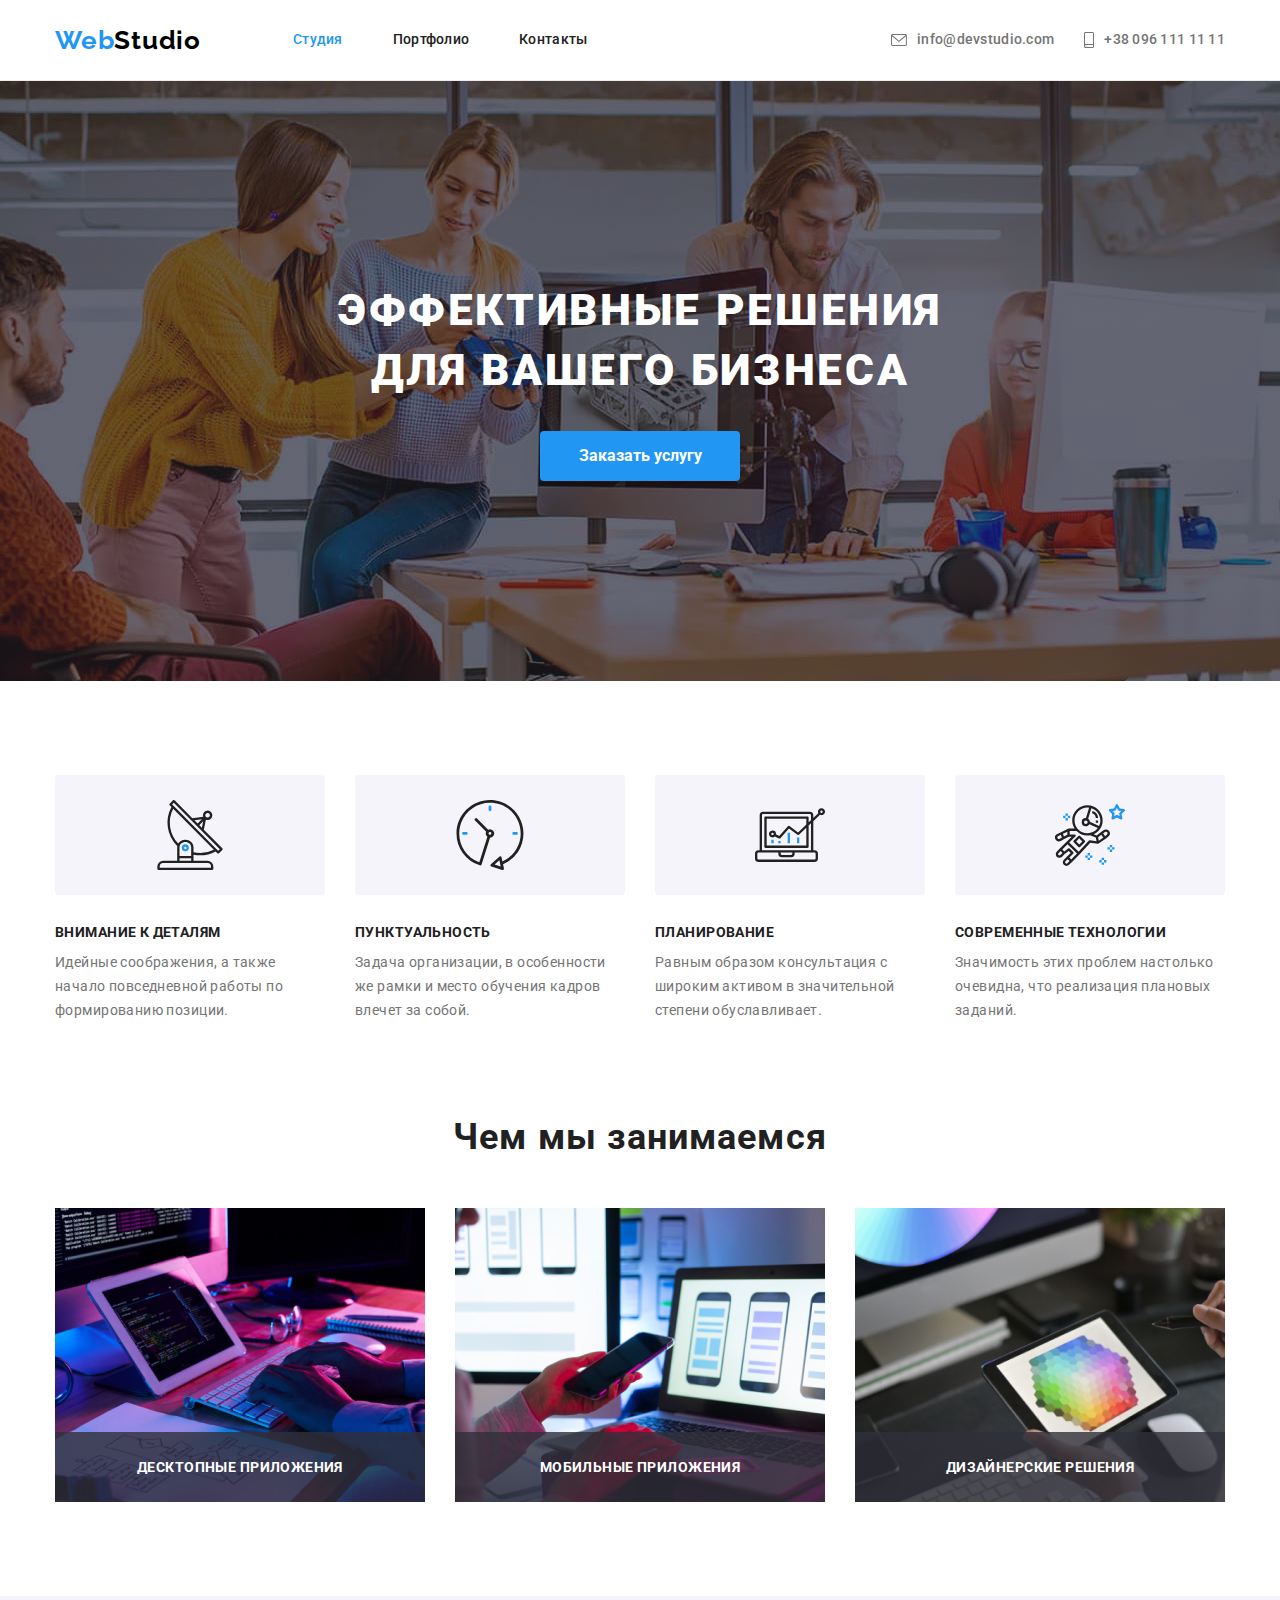
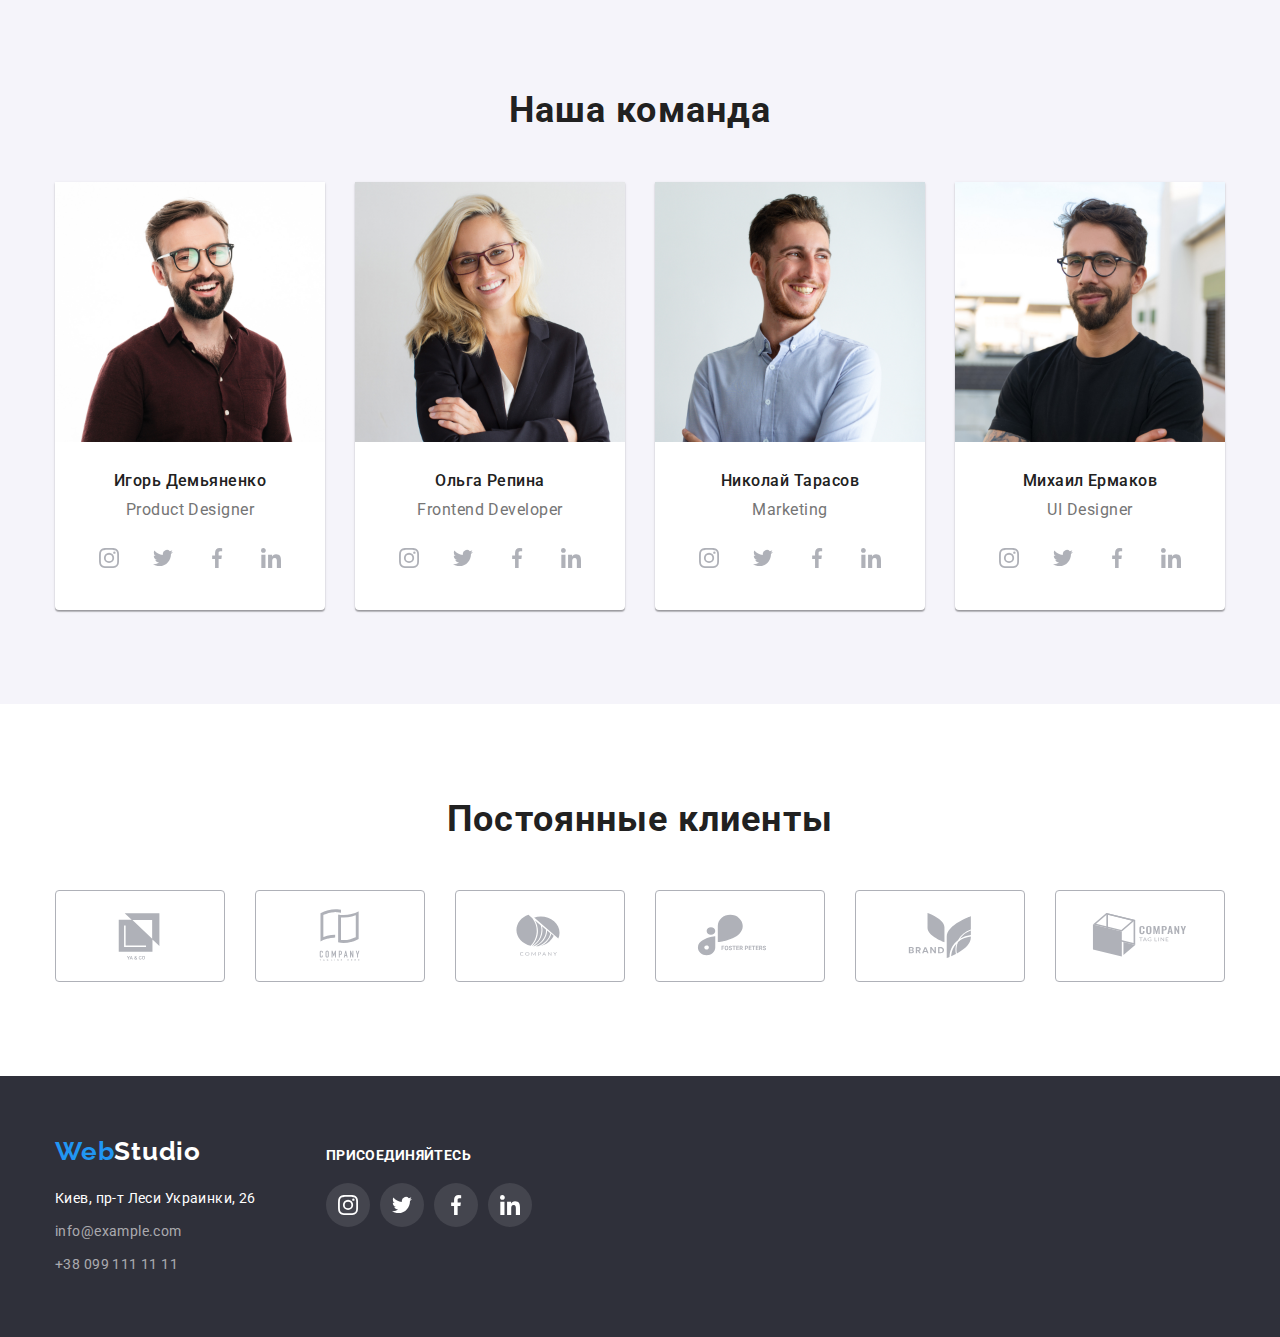
==== commit 3c5b2d63: "Обновил модальные окна" ====
--- a/index.html
+++ b/index.html
@@ -64,7 +64,7 @@
       <section class="hero">
         <div class="container">
           <h1 class="hero-title">Эффективные решения для вашего бизнеса</h1>
-          <button class="hero-btn" type="button">Заказать услугу</button>
+          <button class="hero-btn" type="button" data-modal-open>Заказать услугу</button>
         </div>
       </section>
 
@@ -368,14 +368,15 @@
       </div>
     </footer>
 
-    <div class="backdrop">
+    <div class="backdrop is-hidden" data-modal>
       <div class="modal">
-        <button class="modal-close-btn">
-          <svg class="modal-close-icon" width="11" height="11">
+        <button type="button" class="modal-close-btn" data-modal-close>
+          <svg class="modal-close-icon" width="18" height="18">
             <use href="./images/sprite.svg#icon-close"></use>
           </svg>
         </button>
       </div>
     </div>
+    <script src="./js/modal.js"></script>
   </body>
 </html>
--- a/css/styles.css
+++ b/css/styles.css
@@ -966,7 +966,15 @@
   width: 100%;
   height: 100%;
   background-color: rgba(0, 0, 0, 0.2);
-}
+  transition: opacity 500ms ease, visibility 500ms ease;
+}
+
+.backdrop.is-hidden {
+  visibility: hidden;
+  opacity: 0;
+  pointer-events: none;
+}
+
 .modal {
   width: 528px;
   height: 581px;
@@ -993,3 +1001,5 @@
   background-color: transparent;
   border: 1px solid rgba(0, 0, 0, 0.1);
 }
+.modal-close-icon {
+}
